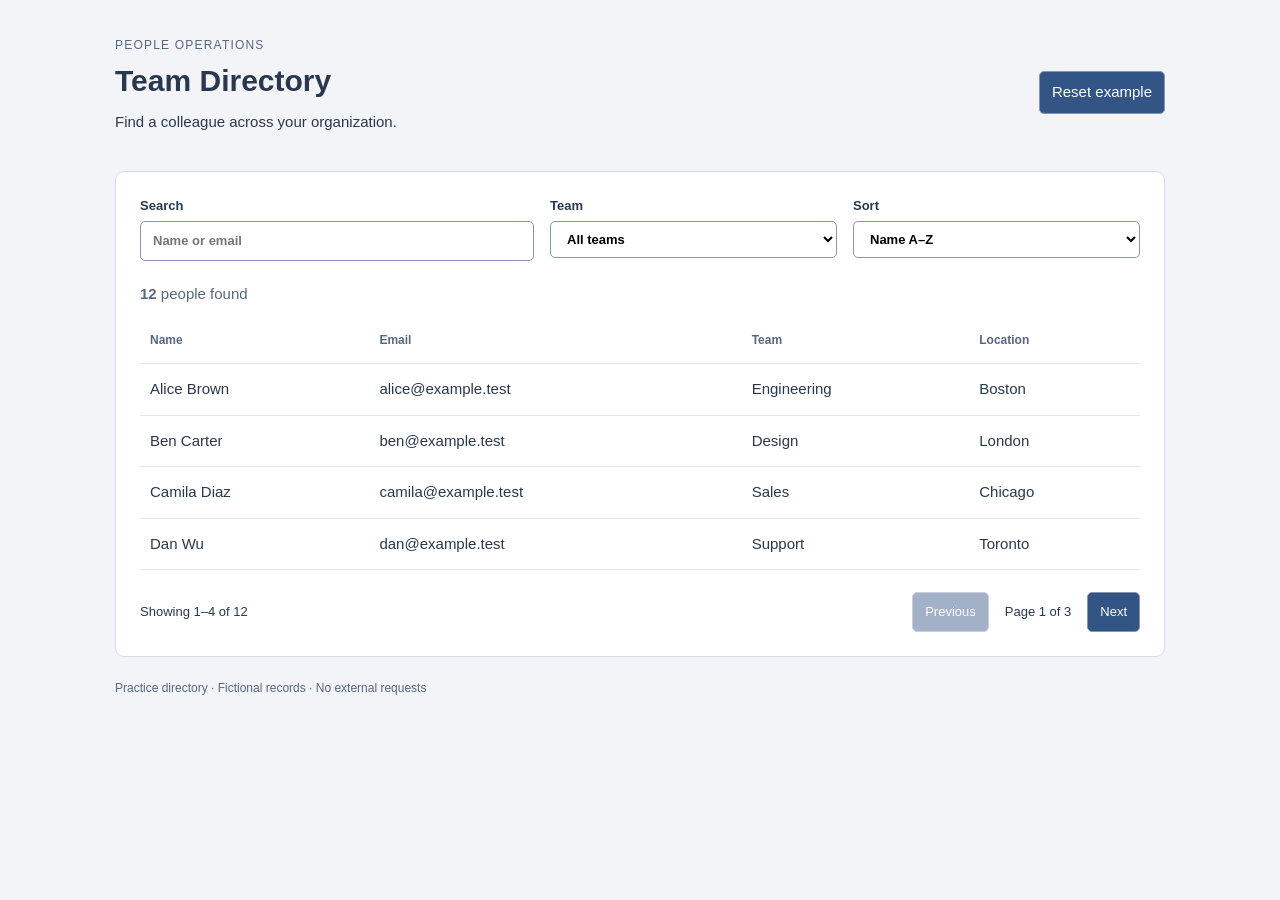
==== session7/index.html @ bd3ab5bc "session 6" ====
<!DOCTYPE html>
<html lang="en">
<head>
  <meta charset="UTF-8">
  <meta name="viewport" content="width=device-width, initial-scale=1">
  <title>Team Directory</title>
  <link rel="stylesheet" href="style.css">
  <script type="module" src="src/main.js"></script>
</head>
<body>
  <main>
    <header><div><p class="eyebrow">PEOPLE OPERATIONS</p><h1>Team Directory</h1><p>Find a colleague across your organization.</p></div><button id="reset" type="button">Reset example</button></header>
    <section class="panel" aria-label="Directory">
      <div class="filters">
        <label>Search<input id="search" type="search" placeholder="Name or email" autocomplete="off"></label>
        <label>Team<select id="team"><option value="all">All teams</option><option value="Engineering">Engineering</option><option value="Design">Design</option><option value="Sales">Sales</option><option value="Support">Support</option></select></label>
        <label>Sort<select id="sort"><option value="asc">Name A–Z</option><option value="desc">Name Z–A</option></select></label>
      </div>
      <p class="results" role="status"><strong id="match-count">0</strong> people found</p>
      <div class="table-wrapper"><table><thead><tr><th scope="col">Name</th><th scope="col">Email</th><th scope="col">Team</th><th scope="col">Location</th></tr></thead><tbody id="people-rows"></tbody></table></div>
      <p id="empty-message" hidden>No people match your filters.</p>
      <div class="pagination"><span id="range"></span><div class="page-controls"><button id="previous" type="button">Previous</button><span id="page-label"></span><button id="next" type="button">Next</button></div></div>
    </section>
    <footer>Practice directory · Fictional records · No external requests</footer>
  </main>
</body>
</html>
---- session7/style.css ----
* { box-sizing: border-box; }
body { margin: 0; padding: 36px 20px; background: #f2f4f8; color: #29384f; font: 15px/1.5 Arial, sans-serif; }
main { max-width: 1050px; margin: auto; }
header, .pagination, .page-controls { display: flex; align-items: center; gap: 16px; flex-wrap: wrap; }
header, .pagination { justify-content: space-between; }
header { margin-bottom: 22px; }
h1, p { margin-top: 0; }
h1 { margin-bottom: 8px; }
.eyebrow { font-size: 12px; letter-spacing: 1.2px; color: #566782; margin-bottom: 4px; }
.panel { padding: 24px; background: white; border: 1px solid #d4dce8; border-radius: 9px; }
.filters { display: flex; flex-wrap: wrap; gap: 16px; }
label { flex: 1 1 180px; font-size: 13px; font-weight: bold; }
label:first-child { flex-grow: 2; }
input, select, button { font: inherit; border: 1px solid #8796af; border-radius: 5px; padding: 9px 12px; }
input, select { display: block; width: 100%; margin-top: 6px; background: white; }
button { background: #335585; color: white; cursor: pointer; }
button:disabled { opacity: 0.45; cursor: default; }
.results { margin: 22px 0 12px; color: #566782; }
.table-wrapper { overflow-x: auto; }
table { border-collapse: collapse; width: 100%; text-align: left; }
th, td { padding: 14px 10px; border-bottom: 1px solid #e1e6ee; }
th { font-size: 12px; color: #566782; }
.pagination { margin-top: 22px; font-size: 13px; }
#empty-message { padding: 22px 0; margin: 0; }
footer { font-size: 12px; color: #566782; margin-top: 22px; }
:focus-visible { outline: 3px solid #b17a18; outline-offset: 2px; }
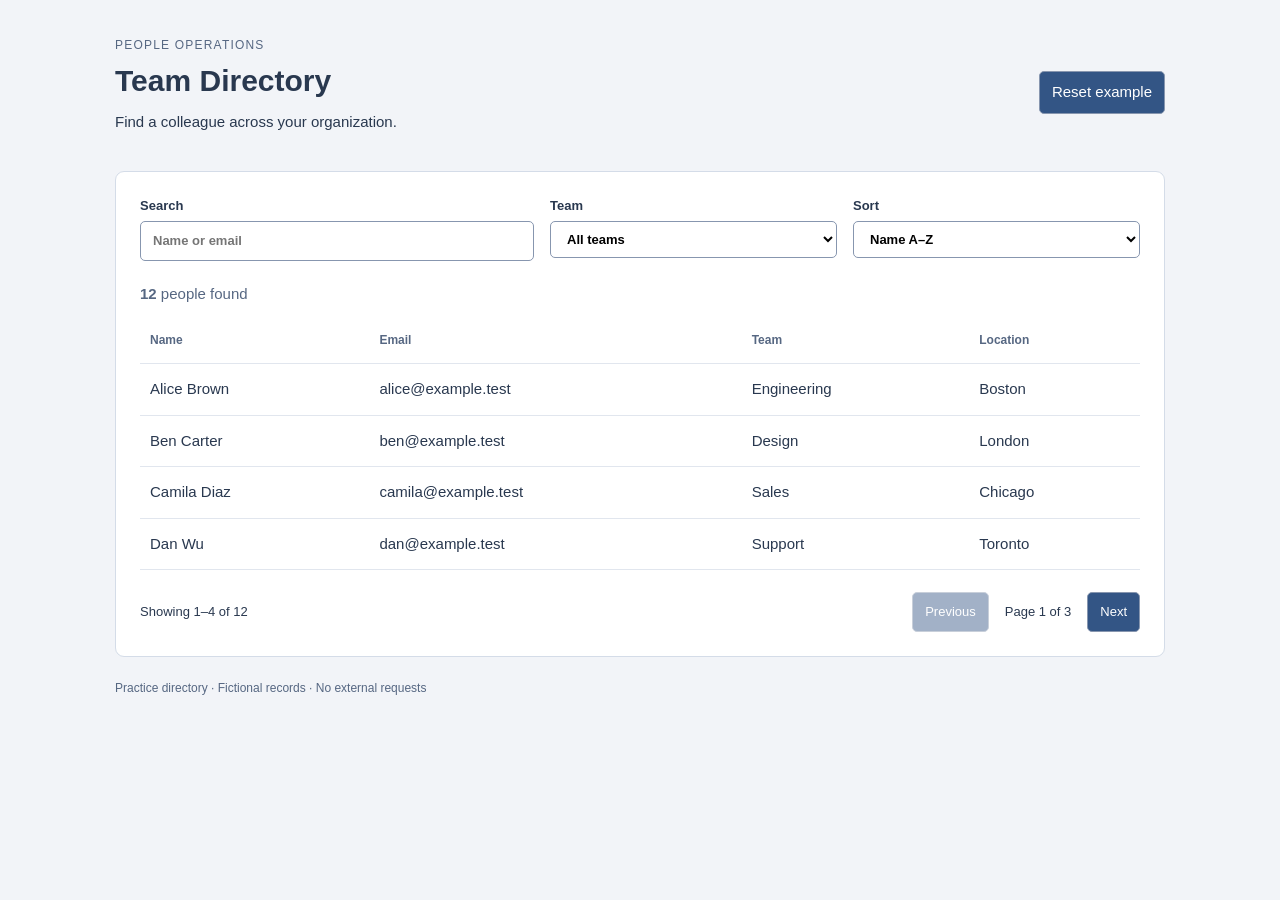
==== commit e91f3291: "session 7" ====
--- a/session7/index.html
+++ b/session7/index.html
@@ -10,6 +10,7 @@
 <body>
   <main>
     <header><div><p class="eyebrow">PEOPLE OPERATIONS</p><h1>Team Directory</h1><p>Find a colleague across your organization.</p></div><button id="reset" type="button">Reset example</button></header>
+    
     <section class="panel" aria-label="Directory">
       <div class="filters">
         <label>Search<input id="search" type="search" placeholder="Name or email" autocomplete="off"></label>
@@ -17,10 +18,13 @@
         <label>Sort<select id="sort"><option value="asc">Name A–Z</option><option value="desc">Name Z–A</option></select></label>
       </div>
       <p class="results" role="status"><strong id="match-count">0</strong> people found</p>
+      
       <div class="table-wrapper"><table><thead><tr><th scope="col">Name</th><th scope="col">Email</th><th scope="col">Team</th><th scope="col">Location</th></tr></thead><tbody id="people-rows"></tbody></table></div>
+      
       <p id="empty-message" hidden>No people match your filters.</p>
       <div class="pagination"><span id="range"></span><div class="page-controls"><button id="previous" type="button">Previous</button><span id="page-label"></span><button id="next" type="button">Next</button></div></div>
     </section>
+    
     <footer>Practice directory · Fictional records · No external requests</footer>
   </main>
 </body>
